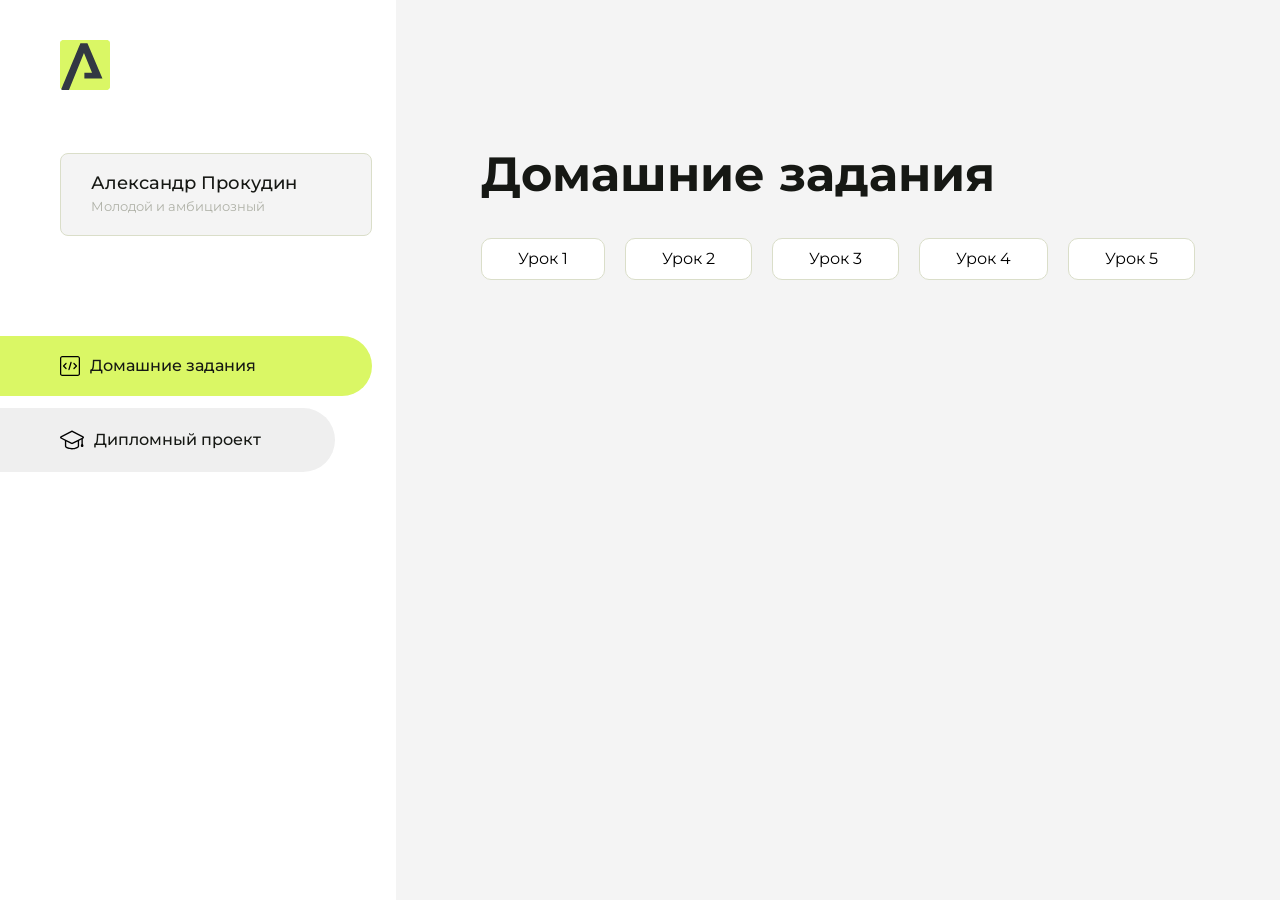
==== index.html @ abf84c59 "Update index.html" ====
<!DOCTYPE html>
<html lang="en">
<head>
    <meta charset="UTF-8">
    <meta name="viewport" content="width=device-width, initial-scale=1.0">
    <title>Домашняя работа</title>
    <link rel="shortcut icon" href="src/logo.ico" type="image/x-icon">
    <link rel="preconnect" href="https://fonts.googleapis.com">
    <link rel="preconnect" href="https://fonts.gstatic.com" crossorigin>
    <link href="https://fonts.googleapis.com/css2?family=Montserrat:wght@400;500;700&family=Rubik:wght@500&display=swap"
          rel="stylesheet">
    <link rel="stylesheet" href="src/style.css">
</head>
<body id="body">
<div class="overlay" id="overlay"></div>
<div class="layout">
    <div class="burger" id="burger">
        <svg viewBox="0 0 24 24" fill="none" xmlns="http://www.w3.org/2000/svg">
            <g id="SVGRepo_bgCarrier" stroke-width="0"></g>
            <g id="SVGRepo_tracerCarrier" stroke-linecap="round" stroke-linejoin="round"></g>
            <g id="SVGRepo_iconCarrier">
                <path d="M4 18L20 18" stroke="#DAF765" stroke-width="2" stroke-linecap="round"></path>
                <path d="M4 12L20 12" stroke="#DAF765" stroke-width="2" stroke-linecap="round"></path>
                <path d="M4 6L20 6" stroke="#DAF765" stroke-width="2" stroke-linecap="round"></path>
            </g>
        </svg>
    </div>
    <aside class="sidebar" id="sidebar">
        <div class="sidebar__inner">
            <div class="logo">
                <svg width="50" height="50" viewBox="0 0 50 50" fill="none" xmlns="http://www.w3.org/2000/svg">
                    <g clip-path="url(#clip0_513_74730)">
                        <path d="M46.17 -0.257004H3.83C1.57281 -0.257004 -0.257 1.57281 -0.257 3.83V46.17C-0.257 48.4272 1.57281 50.257 3.83 50.257H46.17C48.4272 50.257 50.257 48.4272 50.257 46.17V3.83C50.257 1.57281 48.4272 -0.257004 46.17 -0.257004Z"
                              fill="#DAF765"/>
                        <path d="M24.375 38.4H42.461L27.441 3.1585H20.4355C20.4355 3.1585 6.7895 35.881 1.1945 49.294C2.015 50.0275 3.0945 50.257 3.6945 50.257H8.8445L23.954 13.07L32.0465 32.8285H24.375V38.4Z"
                              fill="#323843"/>
                    </g>
                    <defs>
                        <clipPath id="clip0_513_74730">
                            <rect width="50" height="50" fill="white"/>
                        </clipPath>
                    </defs>
                </svg>
            </div>
            <div class="sidebar__user">
                <div class="sidebar__name">Александр Прокудин</div>
                <div class="sidebar__text">Молодой и амбициозный</div>
            </div>
            <div class="sidebar__tabs">
                <div class="sidebar__item">
                    <button class="sidebar__button active" id="tasks">
                        <svg xmlns="http://www.w3.org/2000/svg" width="20" height="20" viewBox="0 0 20 20" fill="none">
                            <g clip-path="url(#clip0_704_74543)">
                                <path d="M17.7083 20H2.29167C1.0275 20 0 18.9725 0 17.7083V2.29167C0 1.0275 1.0275 0 2.29167 0H17.7083C18.9725 0 20 1.0275 20 2.29167V17.7083C20 18.9725 18.9725 20 17.7083 20ZM2.29167 1.25C1.7175 1.25 1.25 1.7175 1.25 2.29167V17.7083C1.25 18.2825 1.7175 18.75 2.29167 18.75H17.7083C18.2825 18.75 18.75 18.2825 18.75 17.7083V2.29167C18.75 1.7175 18.2825 1.25 17.7083 1.25H2.29167Z"
                                      fill="black"/>
                                <path d="M6.04167 13.125C5.88167 13.125 5.72167 13.0642 5.6 12.9417L3.1 10.4417C2.85583 10.1975 2.85583 9.80167 3.1 9.5575L5.6 7.0575C5.84417 6.81333 6.24 6.81333 6.48417 7.0575C6.72833 7.30167 6.72833 7.6975 6.48417 7.94167L4.42583 10L6.48417 12.0583C6.72833 12.3025 6.72833 12.6983 6.48417 12.9425C6.36167 13.0642 6.20167 13.125 6.04167 13.125Z"
                                      fill="black"/>
                                <path d="M8.95833 14.1667C8.9 14.1667 8.84 14.1583 8.78167 14.1417C8.45083 14.0442 8.26083 13.6967 8.35833 13.3658L10.4417 6.28251C10.5392 5.95084 10.8892 5.76417 11.2175 5.85917C11.5483 5.95667 11.7383 6.30417 11.6408 6.63501L9.5575 13.7183C9.47833 13.9908 9.22833 14.1667 8.95833 14.1667Z"
                                      fill="black"/>
                                <path d="M13.9583 13.125C13.7983 13.125 13.6383 13.0642 13.5167 12.9417C13.2725 12.6975 13.2725 12.3017 13.5167 12.0575L15.575 9.99916L13.5167 7.94083C13.2725 7.69666 13.2725 7.30083 13.5167 7.05666C13.7608 6.81249 14.1567 6.81249 14.4008 7.05666L16.9008 9.55666C17.145 9.80083 17.145 10.1967 16.9008 10.4408L14.4008 12.9408C14.2783 13.0642 14.1183 13.125 13.9583 13.125Z"
                                      fill="black"/>
                            </g>
                            <defs>
                                <clipPath id="clip0_704_74543">
                                    <rect width="20" height="20" fill="white"/>
                                </clipPath>
                            </defs>
                        </svg>
                        <span>Домашние задания</span></button>
                </div>
                <div class="sidebar__item">
                    <button class="sidebar__button" id="diplom">
                        <svg xmlns="http://www.w3.org/2000/svg" width="24" height="24" viewBox="0 0 24 24" fill="none">
                            <g clip-path="url(#clip0_704_74553)">
                                <path d="M23.2628 10.5971C23.7176 10.365 24 9.90375 24 9.39337C24 8.883 23.7176 8.42175 23.2628 8.18962L12.6135 2.75362C12.2291 2.55824 11.7705 2.55787 11.3854 2.75399L0.736875 8.19C0.282375 8.42175 0 8.883 0 9.39337C0 9.90375 0.282375 10.365 0.736875 10.5971L4.89038 12.7177V18.2074C4.89038 19.8154 8.412 21.393 12 21.393C15.5884 21.393 19.1096 19.815 19.1096 18.2074V12.7174L21.4609 11.517V15.8017L20.901 17.2305C20.7409 17.6389 20.7934 18.0994 21.0405 18.4616C21.2876 18.8246 21.6979 19.041 22.1366 19.041C22.5754 19.041 22.9852 18.8246 23.2324 18.462C23.4795 18.099 23.532 17.6385 23.3719 17.2301L22.8124 15.8021V10.827L23.2628 10.5971ZM17.7623 18.1721C17.6198 18.6375 15.3491 20.0419 12 20.0419C8.65088 20.0419 6.38025 18.6375 6.2415 18.2074V12.3037L6.23887 12.3019C6.23812 12.057 6.1065 11.8207 5.87325 11.7019L1.3515 9.39337L12 3.95737L22.6489 9.39337L12 14.8294L5.87325 11.7019C5.54063 11.5331 4.6695 11.6674 4.5 12C4.33012 12.3322 4.55813 12.5479 4.89038 12.7177L11.3857 16.0331C11.5781 16.1314 11.7889 16.1805 12 16.1805C12.2107 16.1805 12.4222 16.1314 12.6146 16.0331L17.7593 13.407L17.7623 18.1721Z"
                                      fill="black"/>
                            </g>
                            <defs>
                                <clipPath id="clip0_704_74553">
                                    <rect width="24" height="24" fill="white"/>
                                </clipPath>
                            </defs>
                        </svg>
                        <span>Дипломный проект</span></button>
                </div>
            </div>
        </div>

    </aside>
    <div class="content">
        <div class="container">
            <div class="content__block" id="tasksBlock">
                <div class="content__title">Домашние задания</div>
                <ul class="content__list">
                    <li class="content__list-item">
                        <a href="Lesson1/index.html">Урок 1</a>
                    </li>
                    <li class="content__list-item">
                        <a href="Lesson2/index.html">Урок 2</a>
                    </li>
                    <li class="content__list-item">
                        <a href="Lesson3/index.html">Урок 3</a>
                    </li>
                    <li class="content__list-item">
                        <a href="Lesson4/index.html">Урок 4</a>
                    </li>
                    <li class="content__list-item">
                        <a href="Lesson5/fit-studio/article.html">Урок 5</a>
                    </li>
                </ul>
            </div>
            <div class="content__block hidden" id="diplomBlock">
                <div class="content__title">Дипломный проект</div>
                <div class="content__list-diplom">
                    <a href="ПАПКА-С-НОМЕРОМ-УРОКА">Ссылка на ДЗ</a>
                </div>
                <div class="content__decor">
                    <div class="content__decor-text">Давай проверим, чему ты научился!</div>
                    <div class="content__decor-img">
                        <img src="src/decor.png" alt="decor">
                    </div>
                </div>
            </div>
        </div>
    </div>
</div>
<script src="src/index.js"></script>
</body>
</html>
---- src/style.css ----
*{padding: 0;margin: 0;border: 0;}
*,*:before,*:after{-webkit-box-sizing: border-box;box-sizing: border-box;}
:focus,:active{outline: none;}
a:focus,a:active{outline: none;}
nav,footer,header,aside{display: block;}
html,body{
    height:100%;width:100%;
    font-size:100%;line-height:1;-ms-text-size-adjust:100%;-moz-text-size-adjust:100%;-webkit-text-size-adjust:100%;}
input,button,textarea{font-family:inherit;}
input::-ms-clear{display: none;}
button{cursor: pointer;}
button::-moz-focus-inner{padding:0;border:0;}
a,a:visited{text-decoration: none;}
a:hover{text-decoration: none;}
ul li{list-style: none;}
img{vertical-align: top;}
h1,h2,h3,h4,h5,h6{font-size:inherit;font-weight: inherit;}
a{color:inherit;}



body {
    font-family: "Montserrat",SansSerif;
    color: black;
}

body.overflow {
    overflow: hidden;
}



.layout {
    display: -webkit-box;
    display: -ms-flexbox;
    display: flex;
    min-height: 100vh;
}

.sidebar {
    padding: 40px 24px 40px 0;
    -ms-flex-negative: 0;
    flex-shrink: 0;
    background-color: white;
}



.content {
    -webkit-box-flex: 1;
    -ms-flex-positive: 1;
    flex-grow: 1;
    background-color: #F4F4F4;
}

.container {
    display: -webkit-box;
    display: -ms-flexbox;
    display: flex;
    -webkit-box-orient: vertical;
    -webkit-box-direction: normal;
    -ms-flex-direction: column;
    flex-direction: column;
    -webkit-box-pack: center;
    -ms-flex-pack: center;
    justify-content: center;
    -webkit-box-align: center;
    -ms-flex-align: center;
    align-items: center;
    padding: 150px 60px 80px 60px;
}


.logo {
    margin-left: 60px;
    margin-bottom: 60px;
}

.sidebar__user {
    background-color: #F4F4F4;
    padding: 20px 30px;
    margin-left: 60px;
    margin-bottom: 100px;
    border-radius: 8px;
    border: 1px solid #DADEC9;
}

.sidebar__name {
    color:#161814;
    font-size: 18px;
    font-weight: 500;
    margin-bottom: 6px;
}

.sidebar__text {
    color: #AFB1A7;
    font-size: 13px;
    font-weight: 400;
    line-height: 130%; /* 16.9px */
}

.sidebar__item {
    width: 372px;
}

.sidebar__button {
    display: -webkit-box;
    display: -ms-flexbox;
    display: flex;
    -webkit-box-align: center;
    -ms-flex-align: center;
    align-items: center;
    gap: 10px;
    padding: 20px 60px;
    margin-bottom: 12px;
    border-radius: 0px 100px 100px 0px;
    -webkit-transition: all .5s;
    -o-transition: all .5s;
    transition: all .5s;
    cursor: pointer;
    width: 90%;
    color:#161814;
    font-size: 16px;
    font-weight: 500;
}

.sidebar__button.active , .sidebar__button:hover {
    width: 100%;
    background-color: #DAF765;
}


.content__title {
    color: #161814;
    font-size: 48px;
    font-weight: 700;
    margin-bottom: 40px;
}

.content__list {
    display: -webkit-box;
    display: -ms-flexbox;
    display: flex;
    -webkit-box-align: center;
    -ms-flex-align: center;
    align-items: center;
    -ms-flex-wrap: wrap;
    flex-wrap: wrap;
    gap: 20px;
}



.content__list-item  {
    cursor: pointer;
    padding: 12px 18px;
    background-color: #fff;
    border-radius: 10px;
    border: 1px solid #DADEC9;
    -webkit-transition: all .3s;
    -o-transition: all .3s;
    transition: all .3s;
}

.content__list-item:hover,.content__list-diplom:hover {
    background-color: #AFB1A7;
}

li a {
    padding: 12px 18px;

}


.content__list-diplom {
    -webkit-transition: all .3s;
    -o-transition: all .3s;
    transition: all .3s;
    display: inline-block;
    padding: 12px 18px;
    background-color: #fff;
    border-radius: 10px;
    border: 1px solid #DADEC9;
}

.content__decor {
    display: -webkit-box;
    display: -ms-flexbox;
    display: flex;
    -webkit-box-align: center;
    -ms-flex-align: center;
    align-items: center;
}

.content__decor-text {
    color:#BEDD44;
    font-size: 36px;
    font-weight: 700;
    line-height: 110%; /* 39.6px */
}

.content__block {
    max-width: 1200px;
}

.content__block.hidden {
    display: none;
}

.content__decor-img img{
    width: 100%;
}

.burger {
    display: none;
    padding: 5px;
    position: fixed;
    top: 3%;
    right: 7%;
    width: 40px;
    height: 40px;
    background-color: #161814;
    border-radius: 50%;
    z-index: 10;
    border: 1px solid #DAF765;
}

@media (max-width: 768px) {
    .burger {
        display: block;
    }

    .sidebar {
        -webkit-transition: all .3s;
        -o-transition: all .3s;
        transition: all .3s;
        -webkit-transform: translateX(-100%);
        -ms-transform: translateX(-100%);
        transform: translateX(-100%);
        position: fixed;
        top: 0;
        left: 0;
        bottom: 0;
        z-index: 5;
    }

    .sidebar.show {
        -webkit-transform: translateX(0%);
        -ms-transform: translateX(0%);
        transform: translateX(0%);
    }

    .overlay {
        opacity: 0;
        pointer-events: none;
        -webkit-transition: all .3s;
        -o-transition: all .3s;
        transition: all .3s;
        position: absolute;
        top: 0;
        right: 0;
        left: 0;
        bottom: 0;
        z-index: 3;
        background-color: #000000e0;
    }

    .overlay.show {
        opacity: 1;
        pointer-events: all;
    }

    .container {
        padding: 40px 20px;
        min-height: 100%;
    }

    .content__decor {
        margin-top: 20px;
        -webkit-box-orient: vertical;
        -webkit-box-direction: normal;
        -ms-flex-direction: column;
        flex-direction: column;
    }
}

@media (max-width: 400px) {
    .sidebar__user {
        margin-left: 0;
    }
}
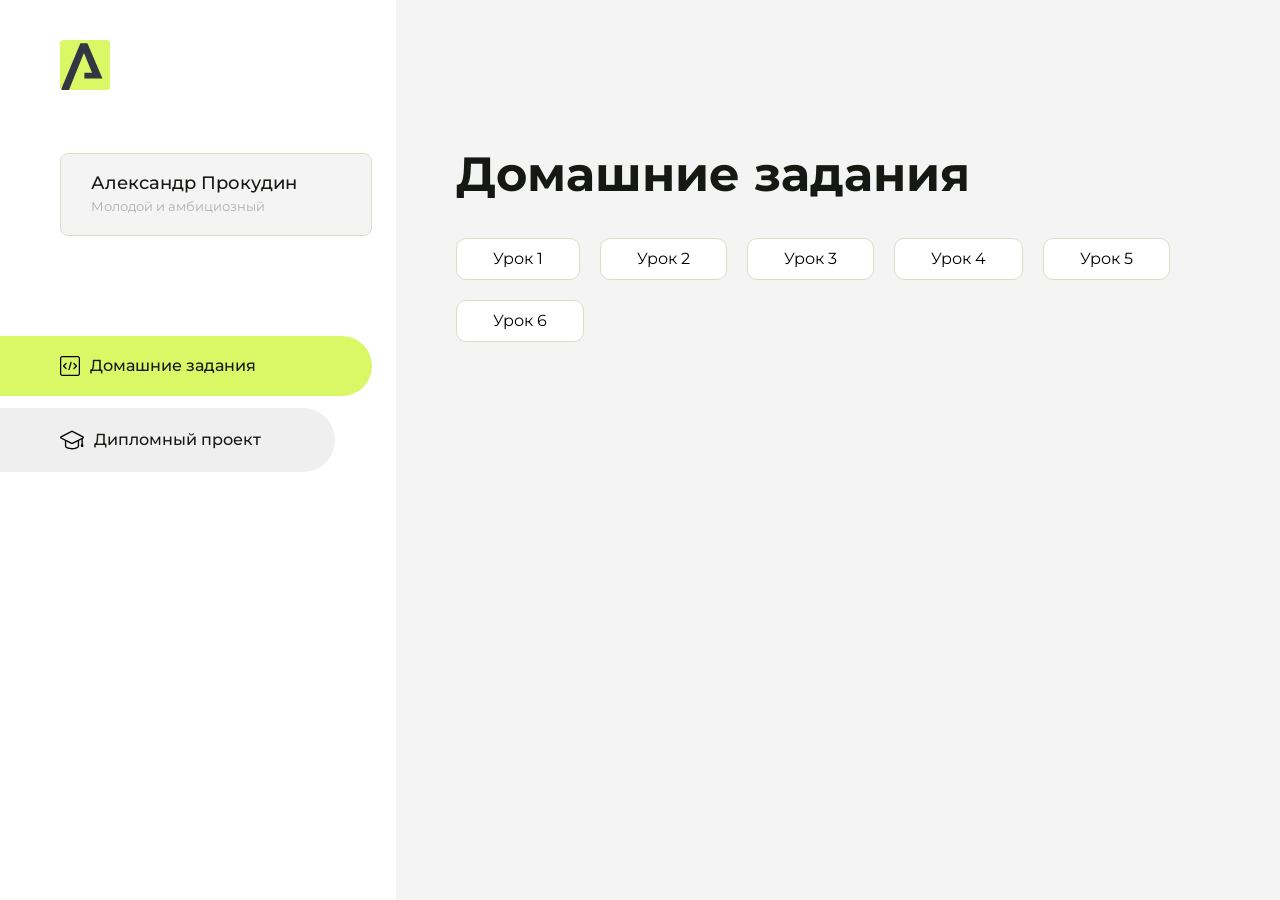
==== commit 46310df8: "Update index.html" ====
--- a/index.html
+++ b/index.html
@@ -107,6 +107,9 @@
                     <li class="content__list-item">
                         <a href="Lesson5/fit-studio/article.html">Урок 5</a>
                     </li>
+                     <li class="content__list-item">
+                        <a href="Lesson6/index.html">Урок 6</a>
+                    </li>
                 </ul>
             </div>
             <div class="content__block hidden" id="diplomBlock">
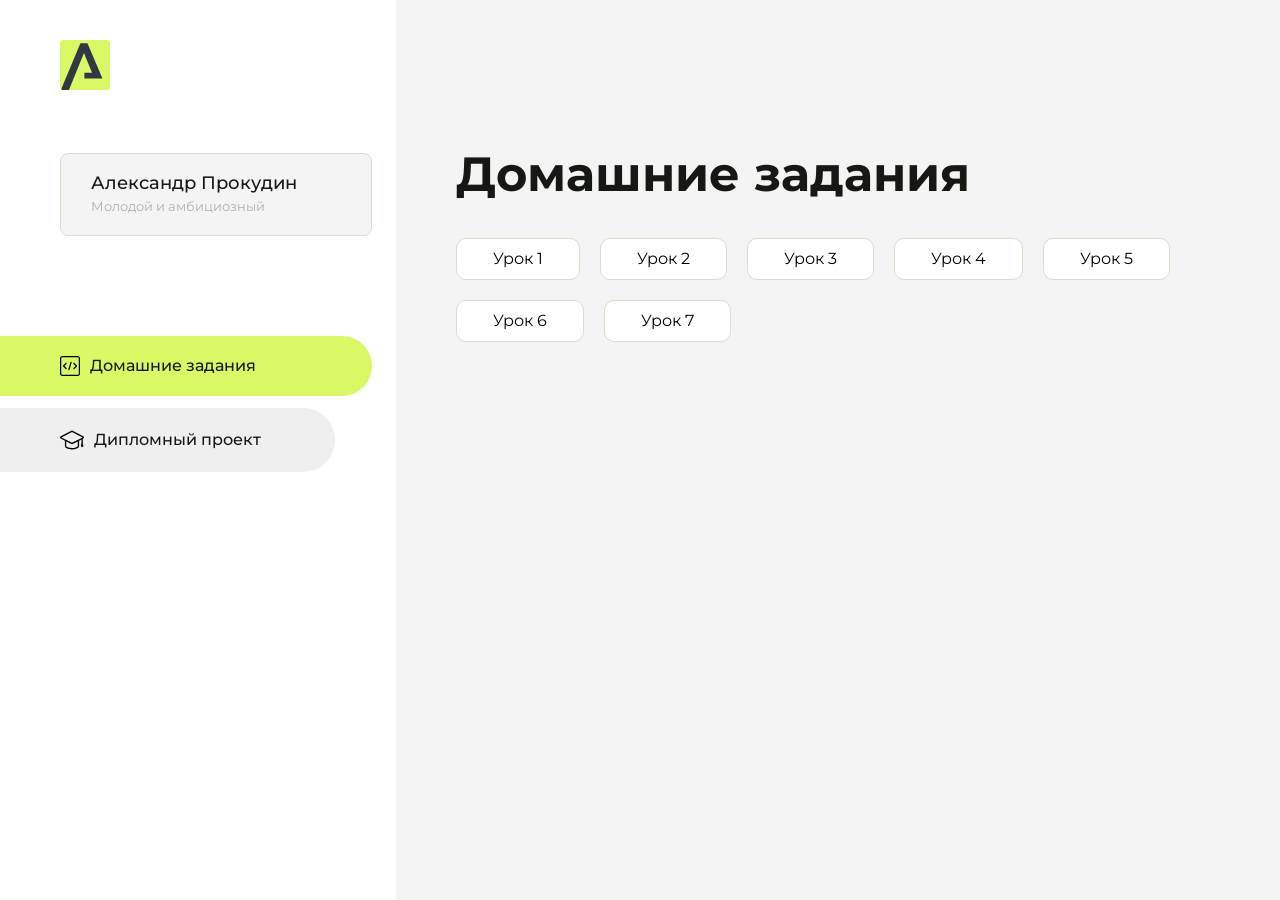
==== commit 144b35de: "Update index.html" ====
--- a/index.html
+++ b/index.html
@@ -110,6 +110,9 @@
                      <li class="content__list-item">
                         <a href="Lesson6/index.html">Урок 6</a>
                     </li>
+                    <li class="content__list-item">
+                        <a href="Lesson7/fit-studio/article.html">Урок 7</a>
+                    </li>
                 </ul>
             </div>
             <div class="content__block hidden" id="diplomBlock">
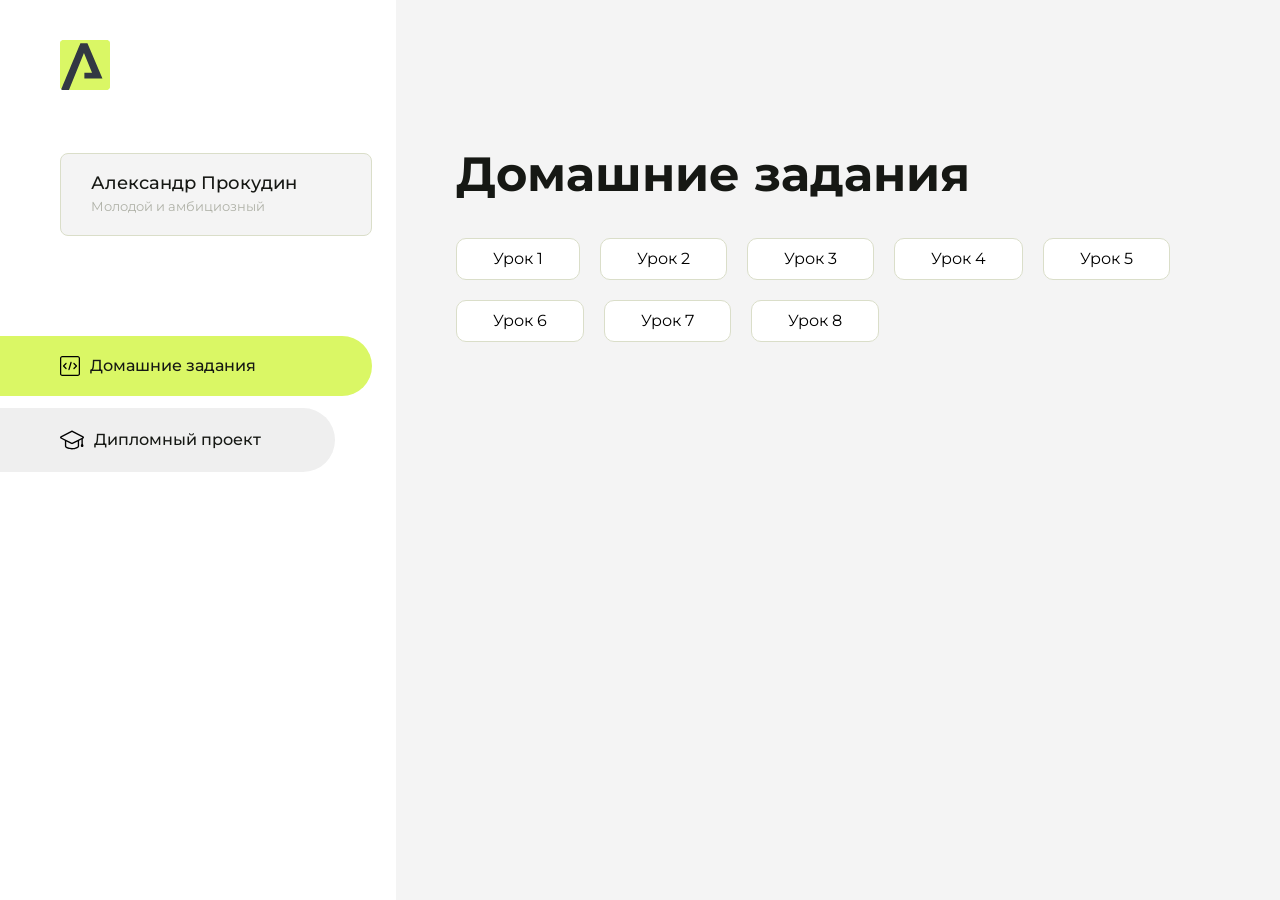
==== commit 5d789e24: "Update index.html" ====
--- a/index.html
+++ b/index.html
@@ -113,6 +113,9 @@
                     <li class="content__list-item">
                         <a href="Lesson7/fit-studio/article.html">Урок 7</a>
                     </li>
+                    <li class="content__list-item">
+                        <a href="Lesson8/index.html">Урок 8</a>
+                    </li>
                 </ul>
             </div>
             <div class="content__block hidden" id="diplomBlock">
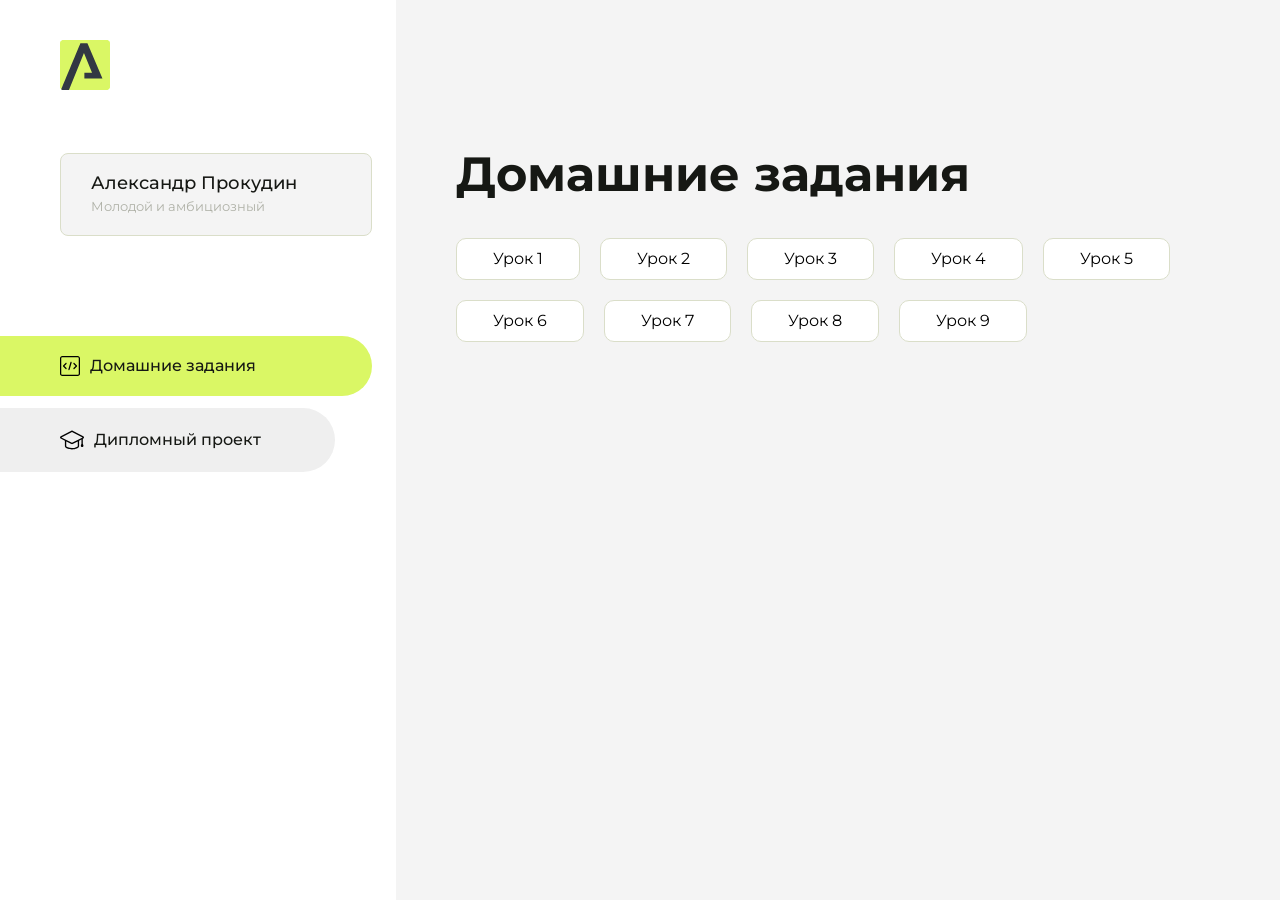
==== commit 0c2af804: "Update index.html" ====
--- a/index.html
+++ b/index.html
@@ -116,6 +116,9 @@
                     <li class="content__list-item">
                         <a href="Lesson8/index.html">Урок 8</a>
                     </li>
+                    <li class="content__list-item">
+                        <a href="Lesson9/fit-studio/index.html">Урок 9</a>
+                    </li>
                 </ul>
             </div>
             <div class="content__block hidden" id="diplomBlock">
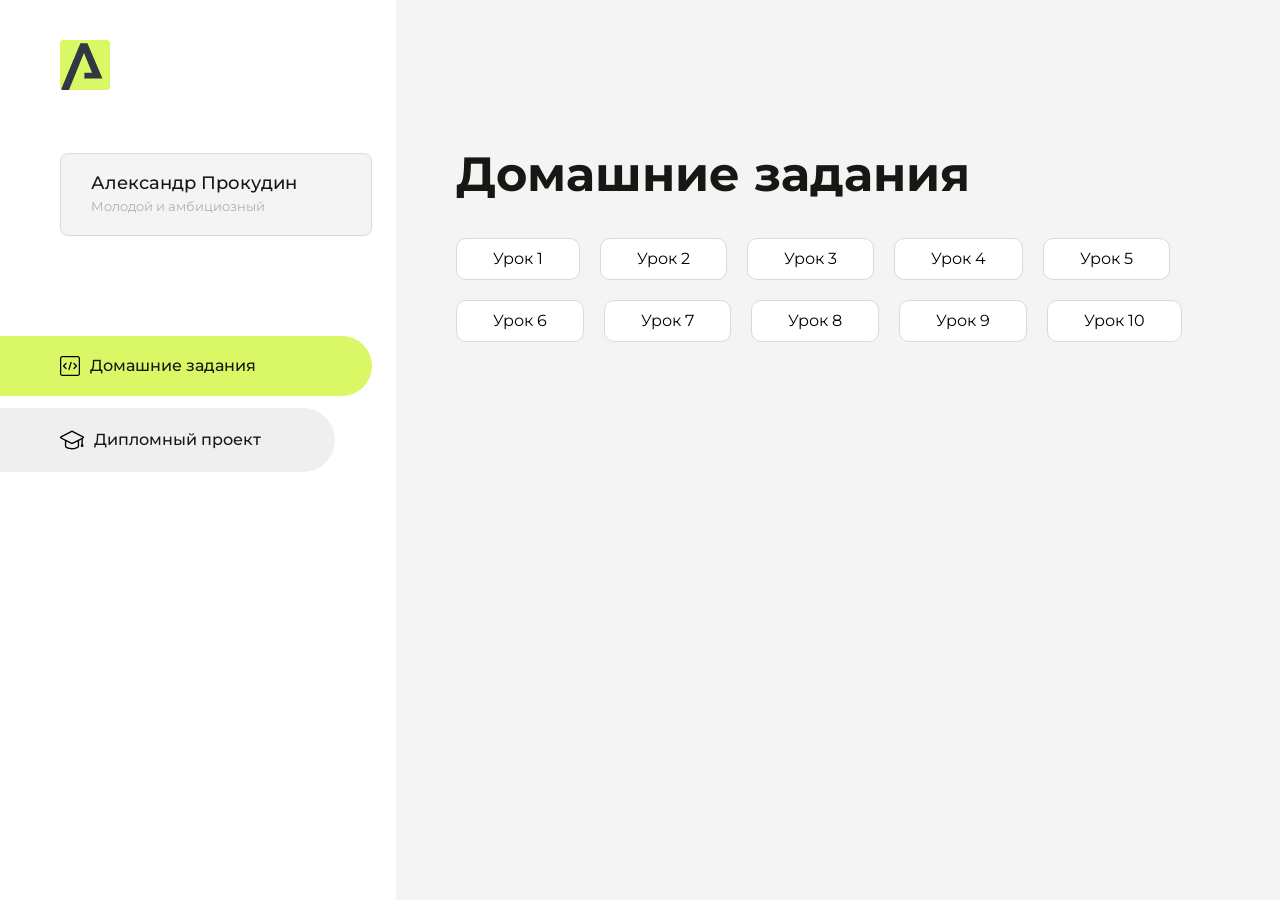
==== commit 8f34c77a: "Update index.html" ====
--- a/index.html
+++ b/index.html
@@ -119,6 +119,9 @@
                     <li class="content__list-item">
                         <a href="Lesson9/fit-studio/index.html">Урок 9</a>
                     </li>
+                    <li class="content__list-item">
+                        <a href="Lesson10/index.html">Урок 10</a>
+                    </li>
                 </ul>
             </div>
             <div class="content__block hidden" id="diplomBlock">
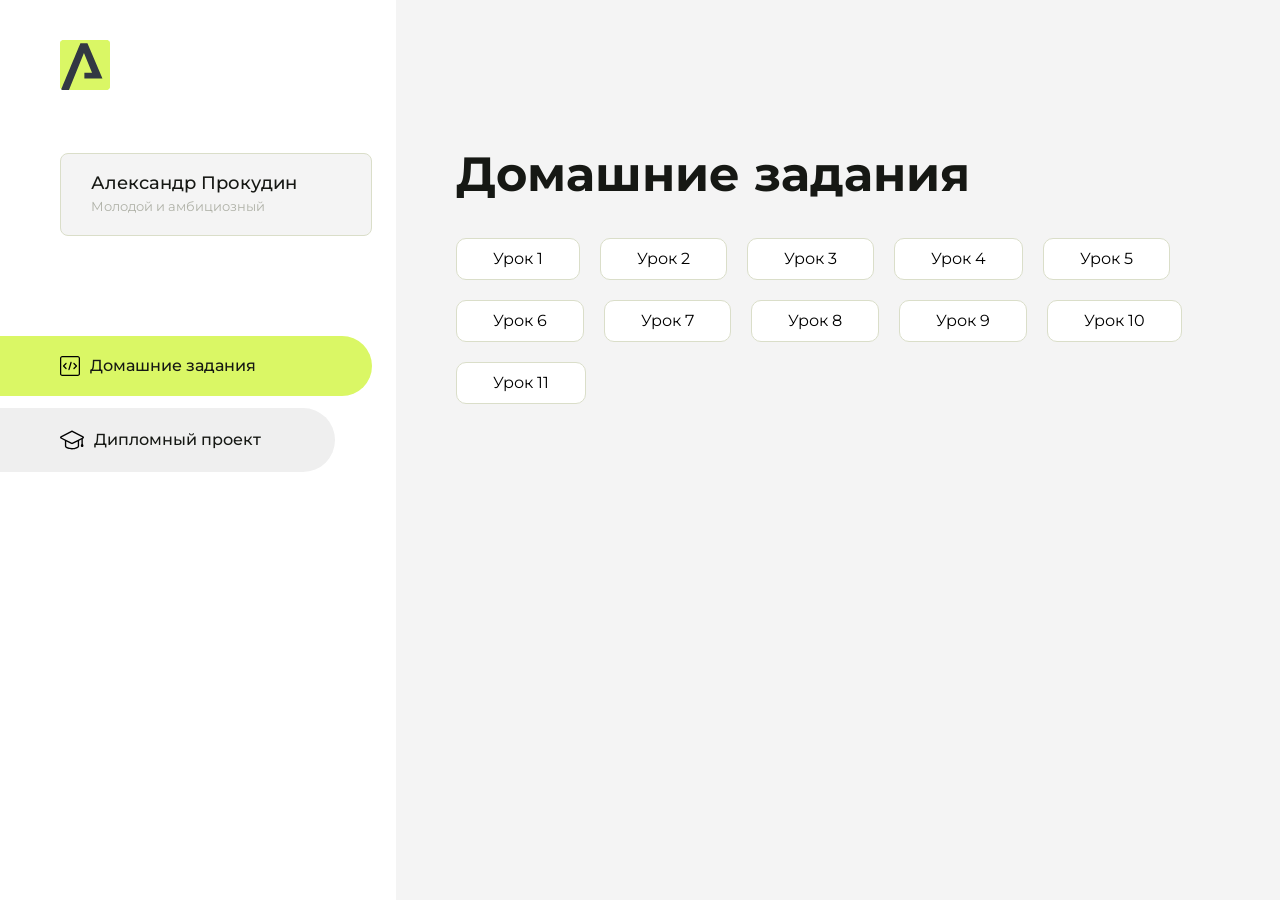
==== commit d3c742d4: "Update index.html" ====
--- a/index.html
+++ b/index.html
@@ -122,6 +122,9 @@
                     <li class="content__list-item">
                         <a href="Lesson10/index.html">Урок 10</a>
                     </li>
+                    <li class="content__list-item">
+                        <a href="Lesson11/index.html">Урок 11</a>
+                    </li>
                 </ul>
             </div>
             <div class="content__block hidden" id="diplomBlock">
